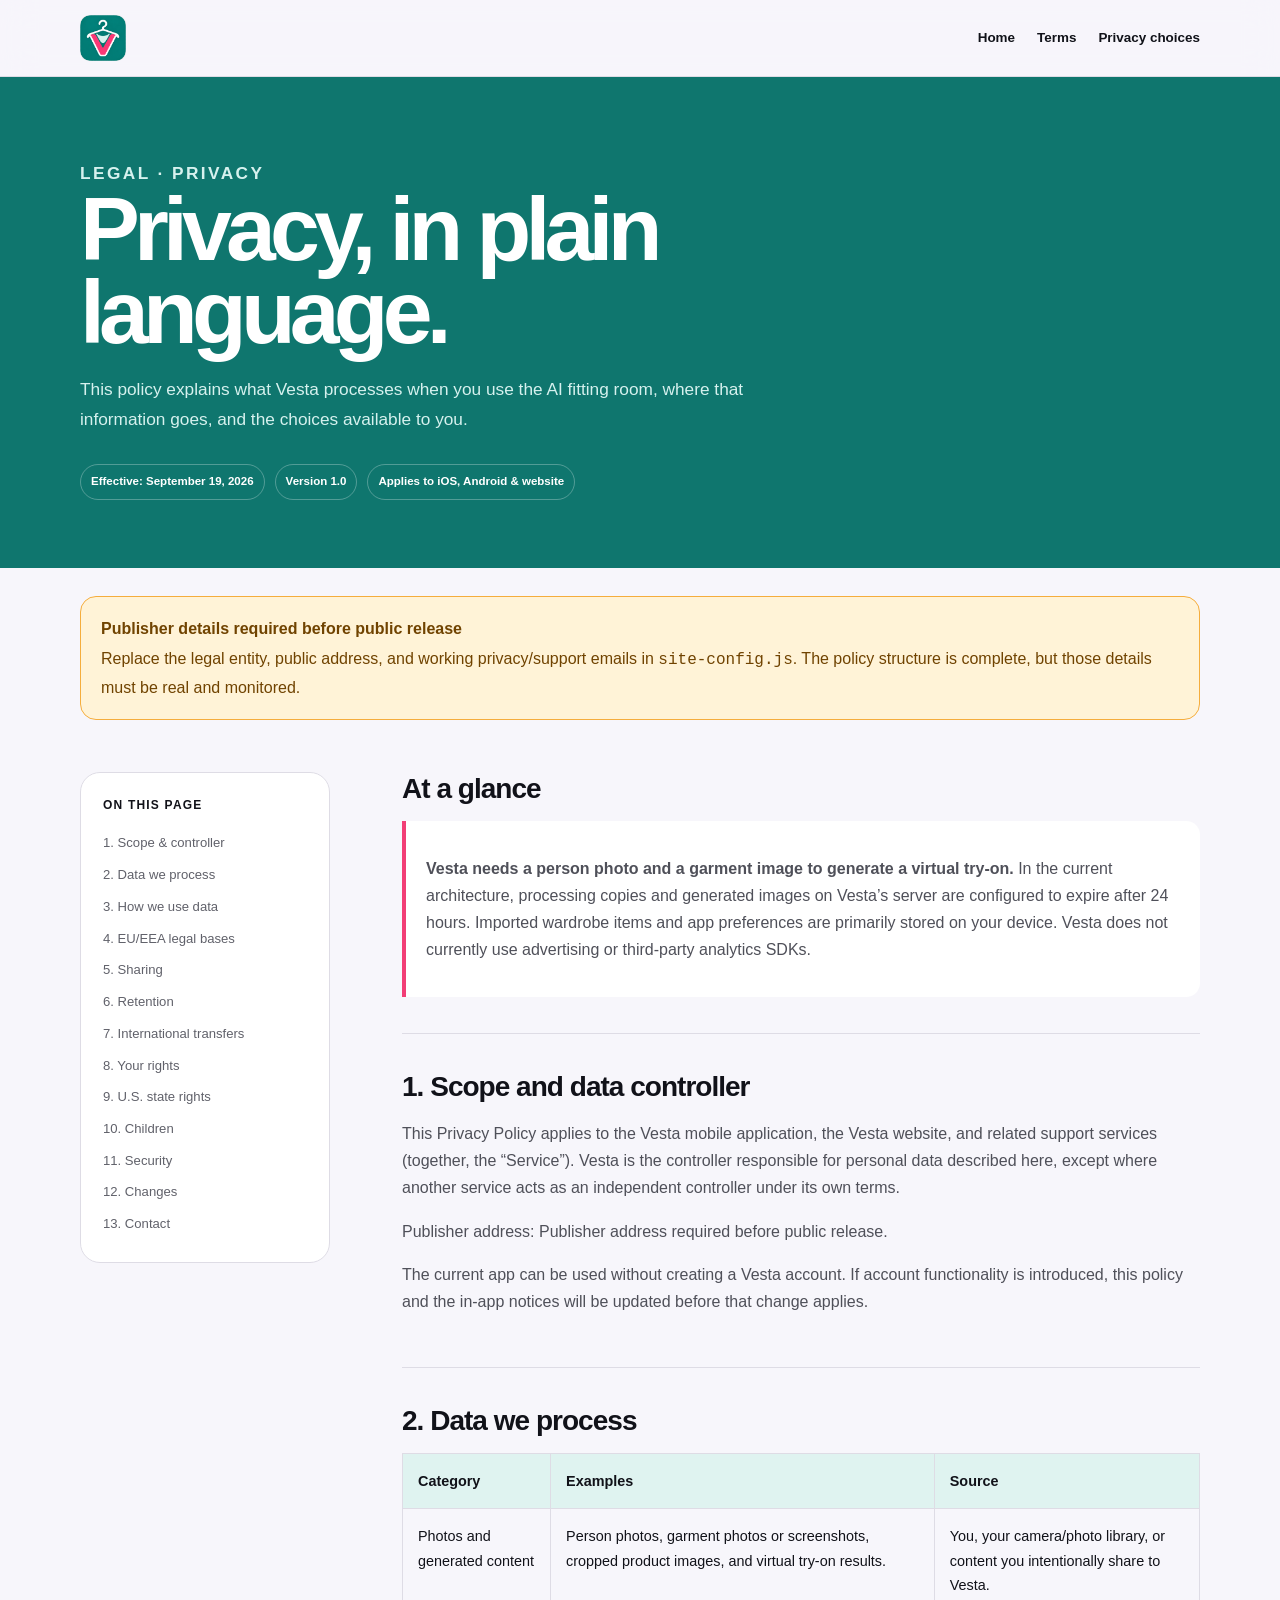
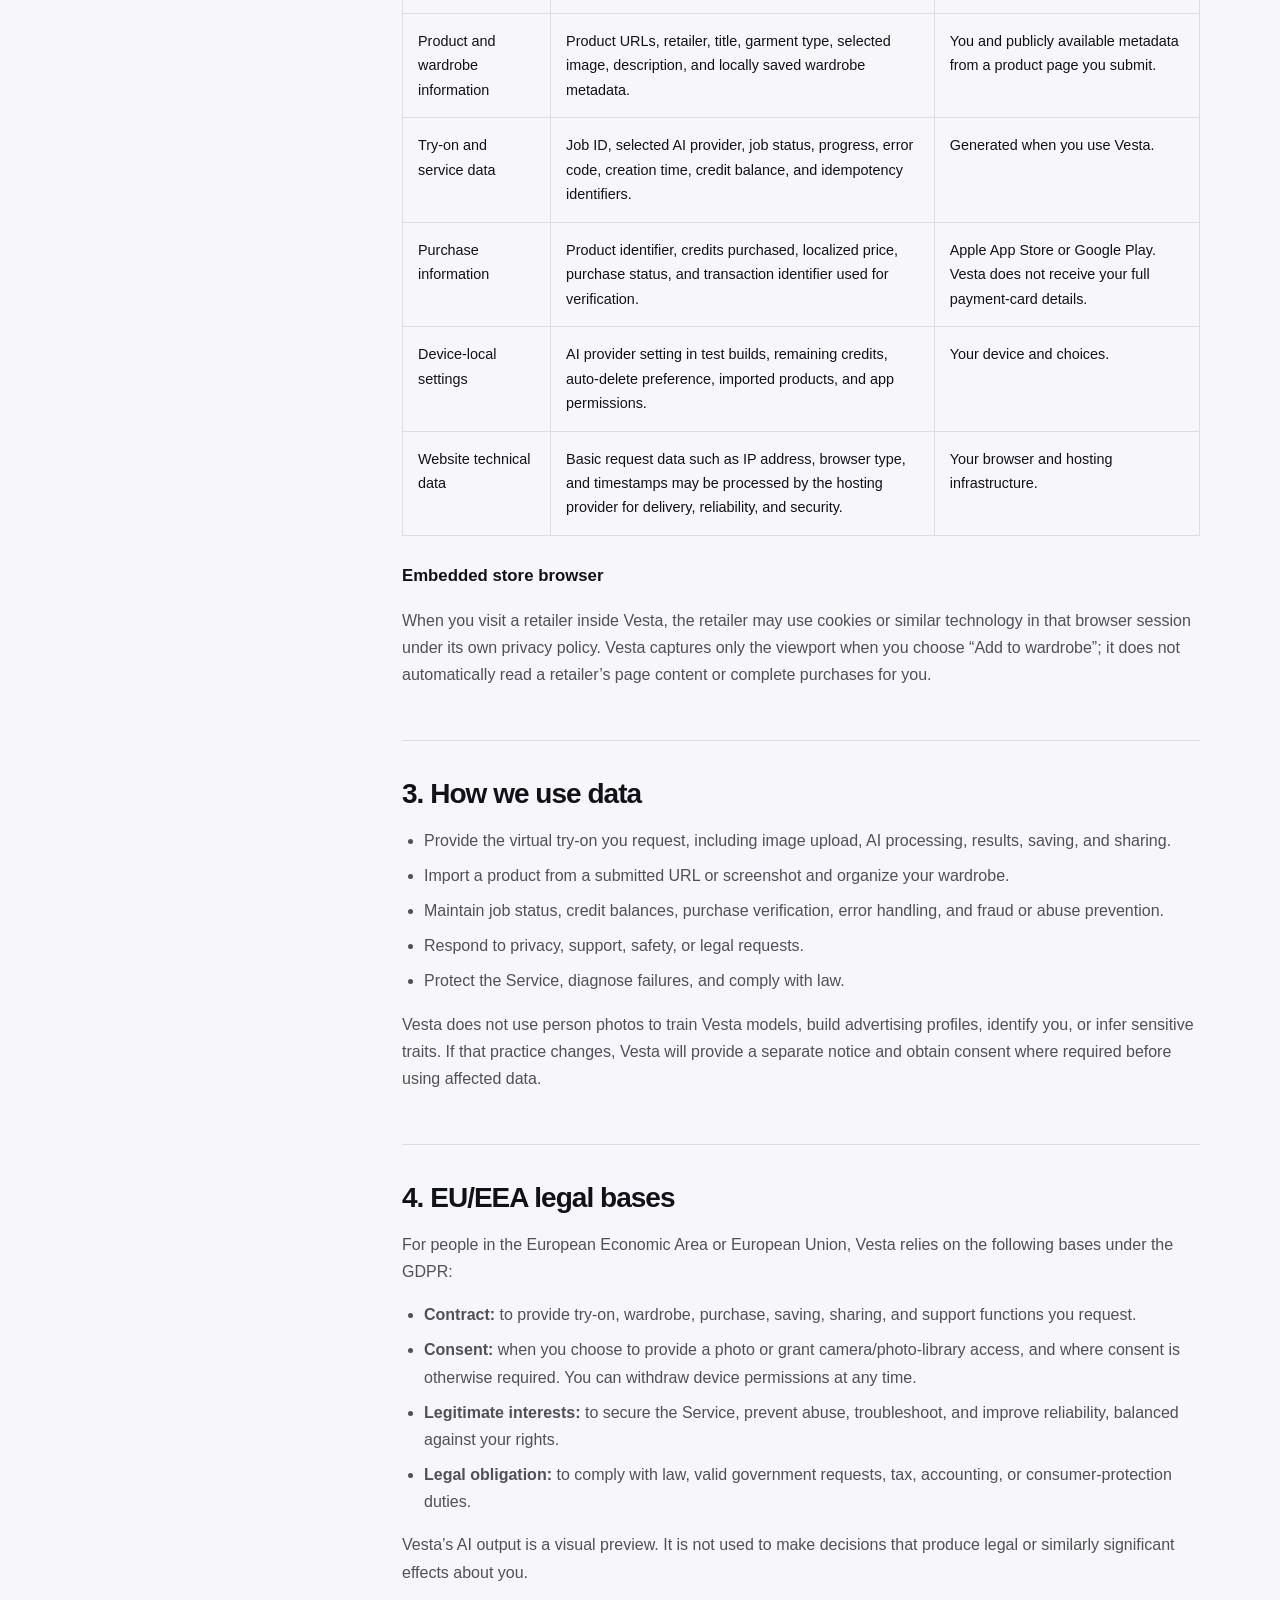
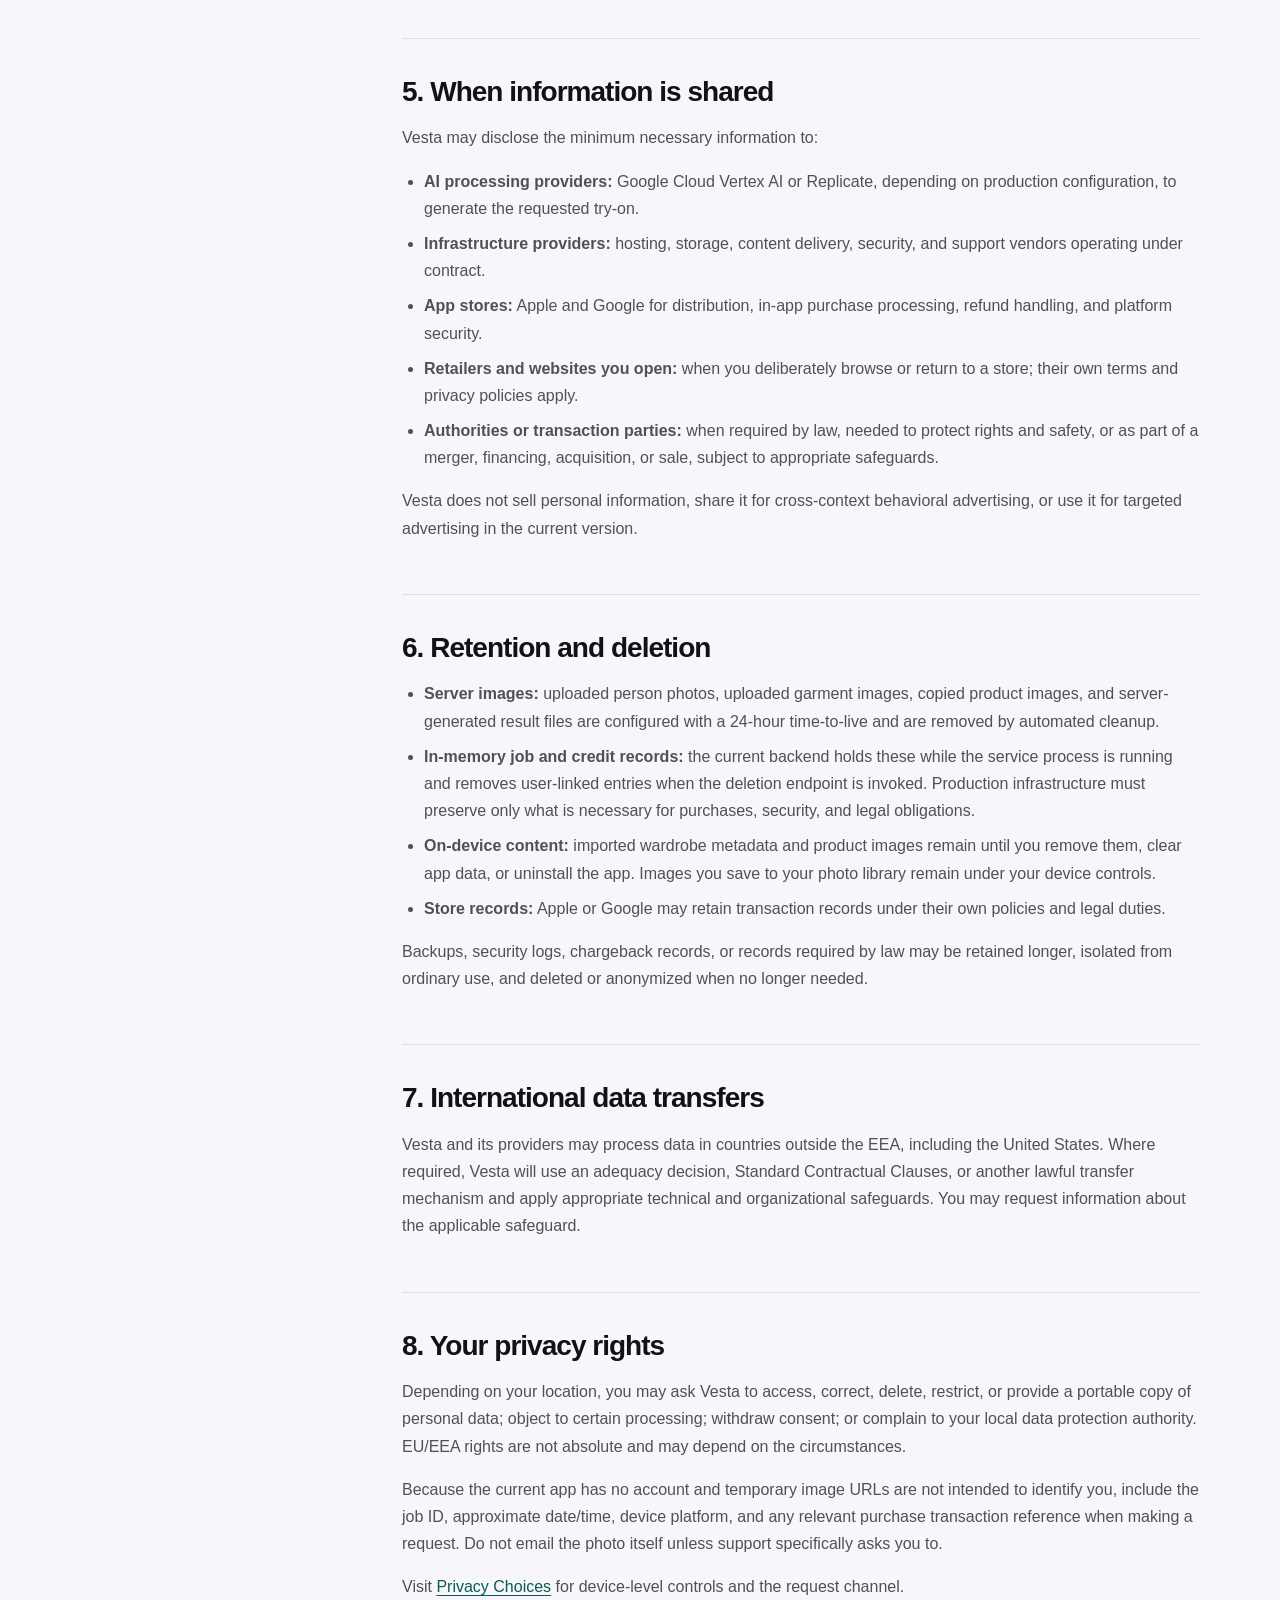
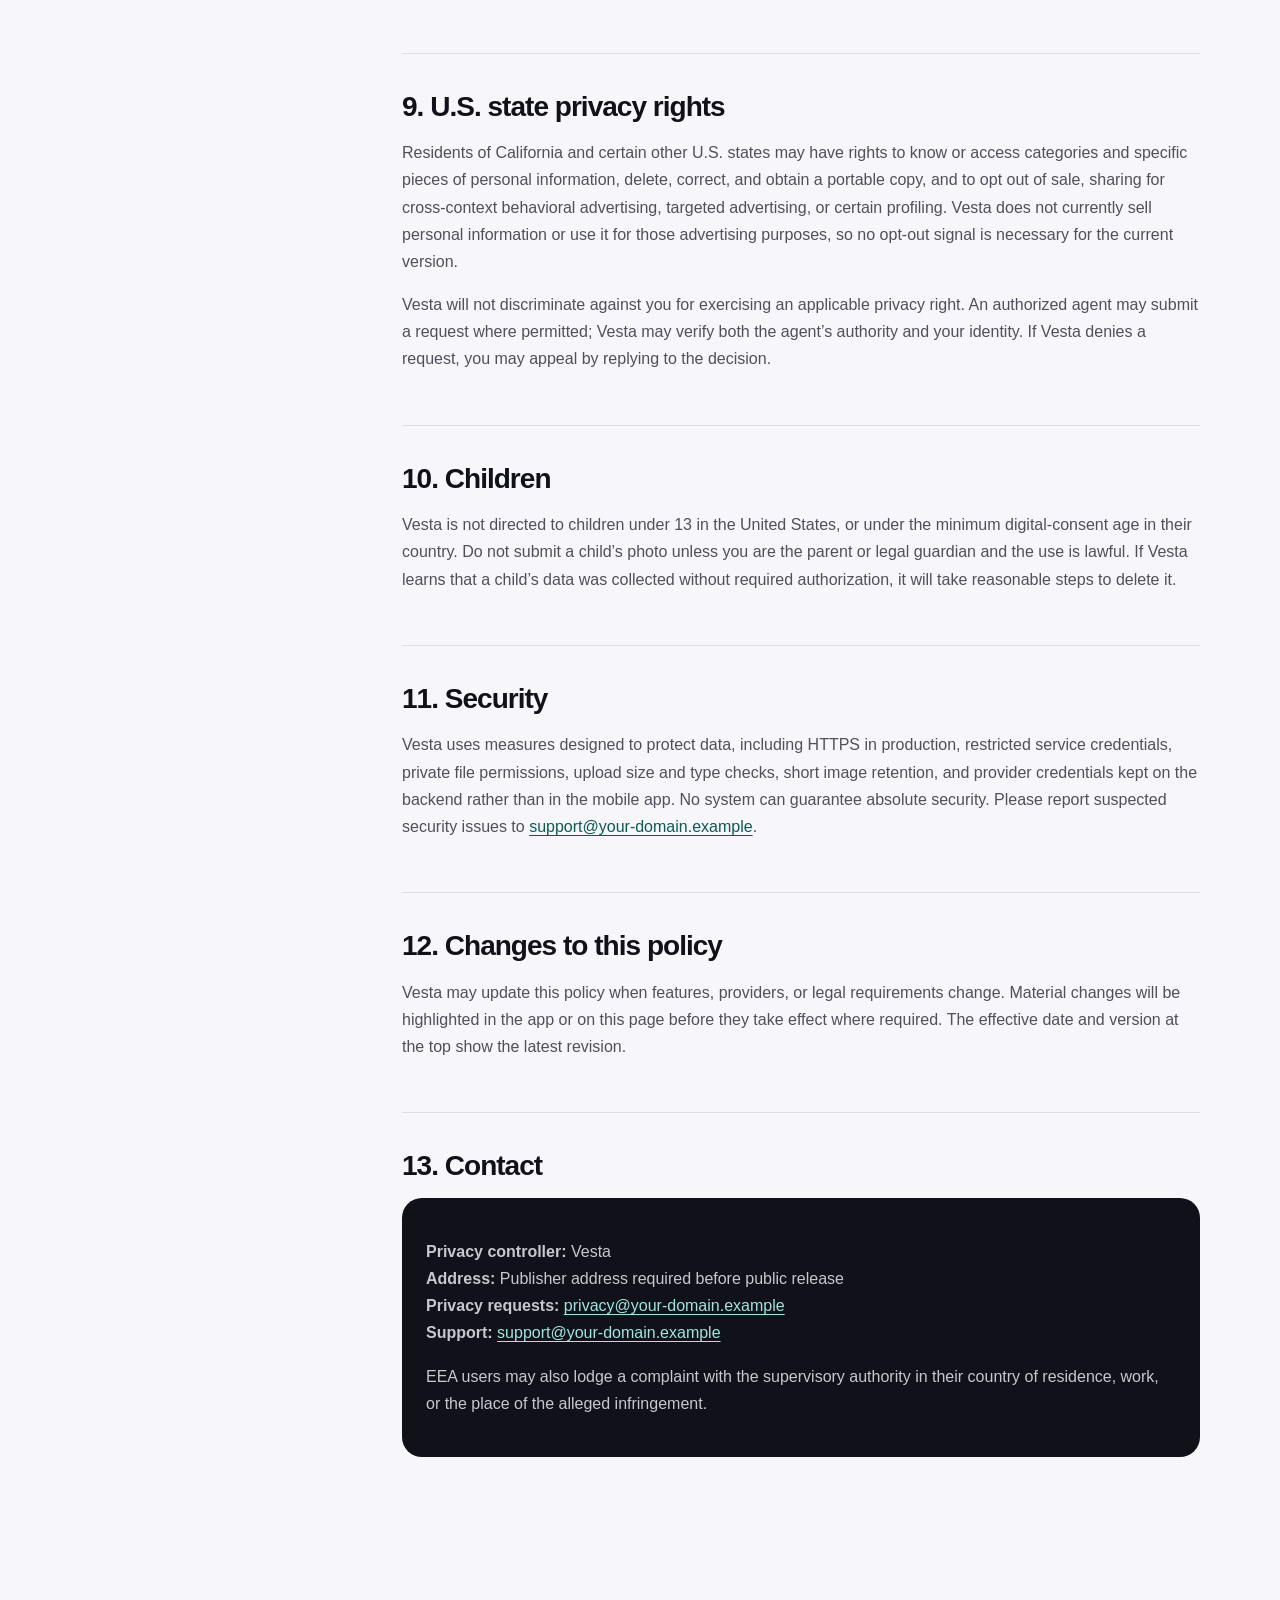
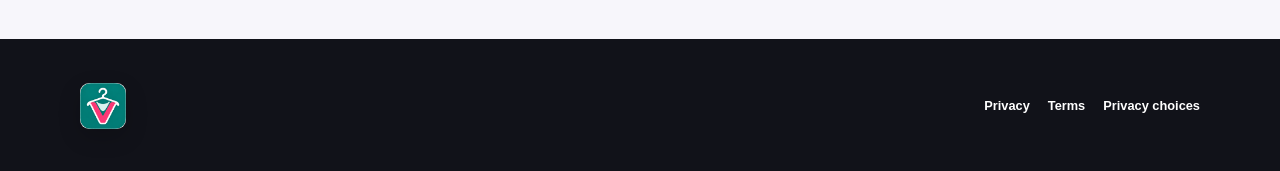
==== privacy/index.html @ 9812b59b "init" ====
<!doctype html>
<html lang="en">

<head>
  <meta charset="utf-8" />
  <meta name="viewport" content="width=device-width,initial-scale=1" />
  <meta name="theme-color" content="#0f766e" />
  <meta name="description"
    content="Vesta Privacy Policy: how photos, product information, purchases, and device data are handled." />
  <title>Privacy Policy — Vesta</title>
  <link rel="icon" href="../assets/vesta-logo.png" type="image/png" />
  <link rel="stylesheet" href="../legal.css" />
</head>

<body>
  <a class="skip-link" href="#content">Skip to content</a>
  <header class="legal-header">
    <div class="shell legal-nav"><a href="/"><img src="../assets/vesta-logo.png" alt="Vesta" /></a>
      <nav aria-label="Legal navigation"><a href="/">Home</a><a href="../terms/index.html">Terms</a><a
          href="../privacy-choices/index.html">Privacy choices</a></nav>
    </div>
  </header>
  <main>
    <section class="legal-hero">
      <div class="shell">
        <p class="eyebrow">LEGAL · PRIVACY</p>
        <h1>Privacy, in plain language.</h1>
        <p>This policy explains what Vesta processes when you use the AI fitting room, where that information goes, and
          the choices available to you.</p>
        <div class="legal-meta"><span>Effective: September 19, 2026</span><span>Version 1.0</span><span>Applies to iOS,
            Android &amp; website</span></div>
      </div>
    </section>
    <div class="shell draft-notice" data-draft-notice hidden><strong>Publisher details required before public
        release</strong>Replace the legal entity, public address, and working privacy/support emails in
      <code>site-config.js</code>. The policy structure is complete, but those details must be real and monitored.
    </div>
    <div class="shell legal-layout">
      <aside class="toc" aria-label="On this page"><strong>On this page</strong><a href="#scope">1. Scope &amp;
          controller</a><a href="#data">2. Data we process</a><a href="#use">3. How we use data</a><a
          href="#legal-bases">4. EU/EEA legal bases</a><a href="#sharing">5. Sharing</a><a href="#retention">6.
          Retention</a><a href="#transfers">7. International transfers</a><a href="#rights">8. Your rights</a><a
          href="#us-rights">9. U.S. state rights</a><a href="#children">10. Children</a><a href="#security">11.
          Security</a><a href="#changes">12. Changes</a><a href="#contact">13. Contact</a></aside>
      <article id="content" class="legal-content">
        <section id="summary">
          <h2>At a glance</h2>
          <div class="callout">
            <p><strong>Vesta needs a person photo and a garment image to generate a virtual try-on.</strong> In the
              current architecture, processing copies and generated images on Vesta’s server are configured to expire
              after 24 hours. Imported wardrobe items and app preferences are primarily stored on your device. Vesta
              does not currently use advertising or third-party analytics SDKs.</p>
          </div>
        </section>
        <section id="scope">
          <h2>1. Scope and data controller</h2>
          <p>This Privacy Policy applies to the Vesta mobile application, the Vesta website, and related support
            services (together, the “Service”). <span data-legal-entity>Vesta</span> is the controller responsible for
            personal data described here, except where another service acts as an independent controller under its own
            terms.</p>
          <p>Publisher address: <span data-publisher-address>Publisher address required before public release</span>.
          </p>
          <p>The current app can be used without creating a Vesta account. If account functionality is introduced, this
            policy and the in-app notices will be updated before that change applies.</p>
        </section>
        <section id="data">
          <h2>2. Data we process</h2>
          <div class="data-table" role="region" aria-label="Data categories" tabindex="0">
            <table class="data-table">
              <thead>
                <tr>
                  <th>Category</th>
                  <th>Examples</th>
                  <th>Source</th>
                </tr>
              </thead>
              <tbody>
                <tr>
                  <td>Photos and generated content</td>
                  <td>Person photos, garment photos or screenshots, cropped product images, and virtual try-on results.
                  </td>
                  <td>You, your camera/photo library, or content you intentionally share to Vesta.</td>
                </tr>
                <tr>
                  <td>Product and wardrobe information</td>
                  <td>Product URLs, retailer, title, garment type, selected image, description, and locally saved
                    wardrobe metadata.</td>
                  <td>You and publicly available metadata from a product page you submit.</td>
                </tr>
                <tr>
                  <td>Try-on and service data</td>
                  <td>Job ID, selected AI provider, job status, progress, error code, creation time, credit balance, and
                    idempotency identifiers.</td>
                  <td>Generated when you use Vesta.</td>
                </tr>
                <tr>
                  <td>Purchase information</td>
                  <td>Product identifier, credits purchased, localized price, purchase status, and transaction
                    identifier used for verification.</td>
                  <td>Apple App Store or Google Play. Vesta does not receive your full payment-card details.</td>
                </tr>
                <tr>
                  <td>Device-local settings</td>
                  <td>AI provider setting in test builds, remaining credits, auto-delete preference, imported products,
                    and app permissions.</td>
                  <td>Your device and choices.</td>
                </tr>
                <tr>
                  <td>Website technical data</td>
                  <td>Basic request data such as IP address, browser type, and timestamps may be processed by the
                    hosting provider for delivery, reliability, and security.</td>
                  <td>Your browser and hosting infrastructure.</td>
                </tr>
              </tbody>
            </table>
          </div>
          <h3>Embedded store browser</h3>
          <p>When you visit a retailer inside Vesta, the retailer may use cookies or similar technology in that browser
            session under its own privacy policy. Vesta captures only the viewport when you choose “Add to wardrobe”; it
            does not automatically read a retailer’s page content or complete purchases for you.</p>
        </section>
        <section id="use">
          <h2>3. How we use data</h2>
          <ul>
            <li>Provide the virtual try-on you request, including image upload, AI processing, results, saving, and
              sharing.</li>
            <li>Import a product from a submitted URL or screenshot and organize your wardrobe.</li>
            <li>Maintain job status, credit balances, purchase verification, error handling, and fraud or abuse
              prevention.</li>
            <li>Respond to privacy, support, safety, or legal requests.</li>
            <li>Protect the Service, diagnose failures, and comply with law.</li>
          </ul>
          <p>Vesta does not use person photos to train Vesta models, build advertising profiles, identify you, or infer
            sensitive traits. If that practice changes, Vesta will provide a separate notice and obtain consent where
            required before using affected data.</p>
        </section>
        <section id="legal-bases">
          <h2>4. EU/EEA legal bases</h2>
          <p>For people in the European Economic Area or European Union, Vesta relies on the following bases under the
            GDPR:</p>
          <ul>
            <li><strong>Contract:</strong> to provide try-on, wardrobe, purchase, saving, sharing, and support functions
              you request.</li>
            <li><strong>Consent:</strong> when you choose to provide a photo or grant camera/photo-library access, and
              where consent is otherwise required. You can withdraw device permissions at any time.</li>
            <li><strong>Legitimate interests:</strong> to secure the Service, prevent abuse, troubleshoot, and improve
              reliability, balanced against your rights.</li>
            <li><strong>Legal obligation:</strong> to comply with law, valid government requests, tax, accounting, or
              consumer-protection duties.</li>
          </ul>
          <p>Vesta’s AI output is a visual preview. It is not used to make decisions that produce legal or similarly
            significant effects about you.</p>
        </section>
        <section id="sharing">
          <h2>5. When information is shared</h2>
          <p>Vesta may disclose the minimum necessary information to:</p>
          <ul>
            <li><strong>AI processing providers:</strong> Google Cloud Vertex AI or Replicate, depending on production
              configuration, to generate the requested try-on.</li>
            <li><strong>Infrastructure providers:</strong> hosting, storage, content delivery, security, and support
              vendors operating under contract.</li>
            <li><strong>App stores:</strong> Apple and Google for distribution, in-app purchase processing, refund
              handling, and platform security.</li>
            <li><strong>Retailers and websites you open:</strong> when you deliberately browse or return to a store;
              their own terms and privacy policies apply.</li>
            <li><strong>Authorities or transaction parties:</strong> when required by law, needed to protect rights and
              safety, or as part of a merger, financing, acquisition, or sale, subject to appropriate safeguards.</li>
          </ul>
          <p>Vesta does not sell personal information, share it for cross-context behavioral advertising, or use it for
            targeted advertising in the current version.</p>
        </section>
        <section id="retention">
          <h2>6. Retention and deletion</h2>
          <ul>
            <li><strong>Server images:</strong> uploaded person photos, uploaded garment images, copied product images,
              and server-generated result files are configured with a 24-hour time-to-live and are removed by automated
              cleanup.</li>
            <li><strong>In-memory job and credit records:</strong> the current backend holds these while the service
              process is running and removes user-linked entries when the deletion endpoint is invoked. Production
              infrastructure must preserve only what is necessary for purchases, security, and legal obligations.</li>
            <li><strong>On-device content:</strong> imported wardrobe metadata and product images remain until you
              remove them, clear app data, or uninstall the app. Images you save to your photo library remain under your
              device controls.</li>
            <li><strong>Store records:</strong> Apple or Google may retain transaction records under their own policies
              and legal duties.</li>
          </ul>
          <p>Backups, security logs, chargeback records, or records required by law may be retained longer, isolated
            from ordinary use, and deleted or anonymized when no longer needed.</p>
        </section>
        <section id="transfers">
          <h2>7. International data transfers</h2>
          <p>Vesta and its providers may process data in countries outside the EEA, including the United States. Where
            required, Vesta will use an adequacy decision, Standard Contractual Clauses, or another lawful transfer
            mechanism and apply appropriate technical and organizational safeguards. You may request information about
            the applicable safeguard.</p>
        </section>
        <section id="rights">
          <h2>8. Your privacy rights</h2>
          <p>Depending on your location, you may ask Vesta to access, correct, delete, restrict, or provide a portable
            copy of personal data; object to certain processing; withdraw consent; or complain to your local data
            protection authority. EU/EEA rights are not absolute and may depend on the circumstances.</p>
          <p>Because the current app has no account and temporary image URLs are not intended to identify you, include
            the job ID, approximate date/time, device platform, and any relevant purchase transaction reference when
            making a request. Do not email the photo itself unless support specifically asks you to.</p>
          <p>Visit <a href="../privacy-choices/index.html">Privacy Choices</a> for device-level controls and the request
            channel.</p>
        </section>
        <section id="us-rights">
          <h2>9. U.S. state privacy rights</h2>
          <p>Residents of California and certain other U.S. states may have rights to know or access categories and
            specific pieces of personal information, delete, correct, and obtain a portable copy, and to opt out of
            sale, sharing for cross-context behavioral advertising, targeted advertising, or certain profiling. Vesta
            does not currently sell personal information or use it for those advertising purposes, so no opt-out signal
            is necessary for the current version.</p>
          <p>Vesta will not discriminate against you for exercising an applicable privacy right. An authorized agent may
            submit a request where permitted; Vesta may verify both the agent’s authority and your identity. If Vesta
            denies a request, you may appeal by replying to the decision.</p>
        </section>
        <section id="children">
          <h2>10. Children</h2>
          <p>Vesta is not directed to children under 13 in the United States, or under the minimum digital-consent age
            in their country. Do not submit a child’s photo unless you are the parent or legal guardian and the use is
            lawful. If Vesta learns that a child’s data was collected without required authorization, it will take
            reasonable steps to delete it.</p>
        </section>
        <section id="security">
          <h2>11. Security</h2>
          <p>Vesta uses measures designed to protect data, including HTTPS in production, restricted service
            credentials, private file permissions, upload size and type checks, short image retention, and provider
            credentials kept on the backend rather than in the mobile app. No system can guarantee absolute security.
            Please report suspected security issues to <a data-support-email
              href="mailto:support@your-domain.example">support@your-domain.example</a>.</p>
        </section>
        <section id="changes">
          <h2>12. Changes to this policy</h2>
          <p>Vesta may update this policy when features, providers, or legal requirements change. Material changes will
            be highlighted in the app or on this page before they take effect where required. The effective date and
            version at the top show the latest revision.</p>
        </section>
        <section id="contact">
          <h2>13. Contact</h2>
          <div class="contact-card">
            <p><strong>Privacy controller:</strong> <span data-legal-entity>Vesta</span><br /><strong>Address:</strong>
              <span data-publisher-address>Publisher address required before public release</span><br /><strong>Privacy
                requests:</strong> <a data-privacy-email
                href="mailto:privacy@your-domain.example">privacy@your-domain.example</a><br /><strong>Support:</strong>
              <a data-support-email href="mailto:support@your-domain.example">support@your-domain.example</a>
            </p>
            <p>EEA users may also lodge a complaint with the supervisory authority in their country of residence, work,
              or the place of the alleged infringement.</p>
          </div>
        </section>
      </article>
    </div>
  </main>
  <footer class="legal-footer">
    <div class="shell footer-row"><a href="../"><img src="../assets/vesta-logo.png" alt="Vesta" /></a>
      <nav><a href="../privacy/index.html">Privacy</a><a href="../terms/index.html">Terms</a><a
          href="../privacy-choices/index.html">Privacy
          choices</a></nav>
    </div>
  </footer>
  <script src="../site-config.js"></script>
  <script src="../legal.js"></script>
</body>

</html>
---- legal.css ----
:root { --jade:#0f766e; --jade-dark:#0b5b55; --jade-soft:#dff3f0; --pink:#f23e76; --canvas:#f7f6fb; --ink:#111219; --line:#dedce5; --white:#fff; --shell:min(1120px,calc(100vw - 40px)); }
* { box-sizing: border-box; }
html { scroll-behavior: smooth; }
body { margin: 0; color: var(--ink); background: var(--canvas); font-family: Inter,ui-sans-serif,-apple-system,BlinkMacSystemFont,"Segoe UI",sans-serif; font-size: 16px; line-height: 1.7; }
a { color: var(--jade-dark); text-underline-offset: 3px; }
img { display: block; max-width: 100%; }
.shell { width: var(--shell); margin-inline: auto; }
.skip-link { position: fixed; top: 8px; left: 8px; z-index: 100; padding: 10px 14px; border-radius: 8px; color: #fff; background: var(--ink); transform: translateY(-150%); }.skip-link:focus{transform:translateY(0)}
.legal-header { border-bottom: 1px solid var(--line); background: rgba(247,246,251,.9); backdrop-filter: blur(16px); }
.legal-nav { min-height: 76px; display: flex; align-items: center; justify-content: space-between; gap: 28px; }
.legal-nav > a { display: inline-flex; align-items: center; }
.legal-nav img { width: 46px; height: 46px; object-fit: cover; border-radius: 20%; }
.legal-nav nav { display: flex; flex-wrap: wrap; gap: 22px; font-size: .84rem; font-weight: 800; }
.legal-nav nav a { color: var(--ink); text-decoration: none; }.legal-nav nav a:hover{color:var(--jade)}
.legal-hero { padding: 82px 0 68px; color: #fff; background: var(--jade); }
.eyebrow { margin-bottom: 18px; color: #bce8df; font-size: .72rem; font-weight: 900; letter-spacing: .14em; text-transform: uppercase; }
.legal-hero h1 { max-width: 850px; margin: 0 0 22px; font-size: clamp(3rem,7vw,6rem); line-height: .92; letter-spacing: -.065em; }
.legal-hero p { max-width: 720px; margin: 0; color: #d6f1ee; font-size: 1.08rem; }
.legal-meta { display: flex; flex-wrap: wrap; gap: 10px; margin-top: 30px; }
.legal-meta span { padding: 7px 10px; border: 1px solid rgba(255,255,255,.28); border-radius: 999px; font-size: .72rem; font-weight: 800; }
.draft-notice { margin: 28px auto -20px; padding: 18px 20px; border: 1px solid #f5ad3d; border-radius: 16px; color: #704300; background: #fff3d7; }
.draft-notice strong { display: block; margin-bottom: 3px; }
.legal-layout { display: grid; grid-template-columns: 250px minmax(0,1fr); gap: 72px; padding-block: 72px 110px; }
.toc { position: sticky; top: 24px; align-self: start; padding: 22px; border: 1px solid var(--line); border-radius: 20px; background: #fff; }
.toc strong { display: block; margin-bottom: 12px; font-size: .75rem; letter-spacing: .1em; text-transform: uppercase; }
.toc a { display: block; padding: 7px 0; color: #60616a; font-size: .82rem; line-height: 1.35; text-decoration: none; }.toc a:hover{color:var(--jade)}
.legal-content { min-width: 0; }
.legal-content section { scroll-margin-top: 24px; padding: 0 0 36px; margin-bottom: 36px; border-bottom: 1px solid var(--line); }
.legal-content section:last-child { border-bottom: 0; }
.legal-content h2 { margin: 0 0 15px; font-size: 1.75rem; line-height: 1.2; letter-spacing: -.035em; }
.legal-content h3 { margin: 26px 0 10px; font-size: 1.05rem; }
.legal-content p, .legal-content li { color: #4f5059; }
.legal-content ul { padding-left: 22px; }
.legal-content li + li { margin-top: 8px; }
.data-table { width: 100%; border-collapse: collapse; font-size: .9rem; }
.data-table th,.data-table td { padding: 15px; vertical-align: top; border: 1px solid var(--line); text-align: left; }
.data-table th { background: var(--jade-soft); }
.callout { padding: 18px 20px; border-left: 4px solid var(--pink); border-radius: 0 14px 14px 0; background: #fff; }
.contact-card { padding: 24px; border-radius: 20px; background: var(--ink); color: #fff; }
.contact-card p { color: #c7c8cf; }.contact-card a{color:#9ce7de}
.action-grid { display: grid; grid-template-columns: repeat(2,minmax(0,1fr)); gap: 14px; }
.action-card { padding: 22px; border: 1px solid var(--line); border-radius: 18px; background: #fff; }
.action-card h3 { margin-top: 0; }.action-card p{font-size:.92rem}
.button { min-height: 48px; display: inline-flex; align-items: center; justify-content: center; padding: 12px 17px; border-radius: 13px; color: #fff; background: var(--jade); font-weight: 800; text-decoration: none; }
.legal-footer { padding: 44px 0; color: #fff; background: var(--ink); }
.footer-row { display: flex; justify-content: space-between; gap: 24px; align-items: center; }
.footer-row img { width: 46px; height: 46px; object-fit: cover; border-radius: 20%; box-shadow: 0 8px 22px rgba(0,0,0,.18); }
.footer-row nav { display: flex; flex-wrap: wrap; gap: 18px; }.footer-row a{color:#fff;font-size:.8rem;font-weight:800;text-decoration:none}
@media(max-width:800px){.legal-layout{grid-template-columns:1fr;gap:36px}.toc{position:static}.action-grid{grid-template-columns:1fr}.footer-row{align-items:flex-start;flex-direction:column}}
@media(max-width:600px){:root{--shell:min(100% - 28px,1120px)}.legal-nav{align-items:flex-start;flex-direction:column;padding-block:18px}.legal-hero{padding:58px 0}.data-table{display:block;overflow-x:auto}.legal-layout{padding-block:48px 78px}}
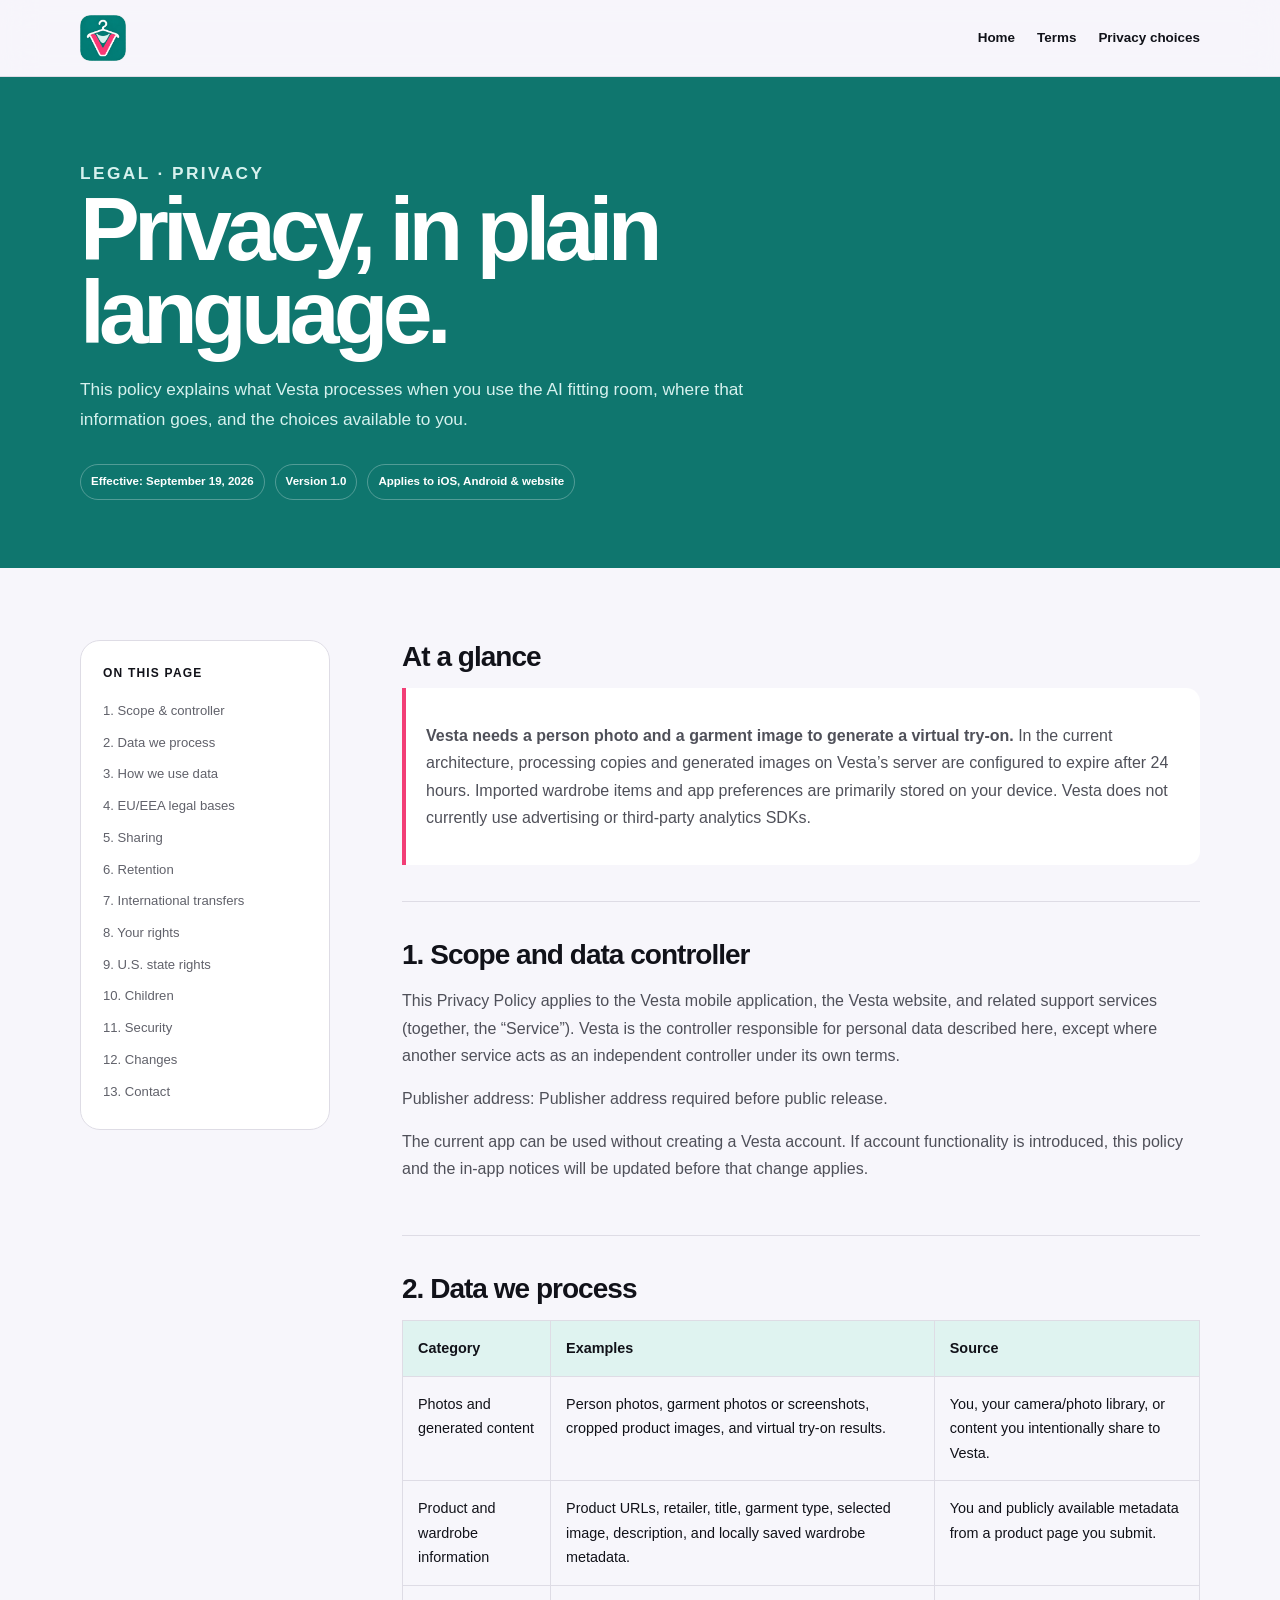
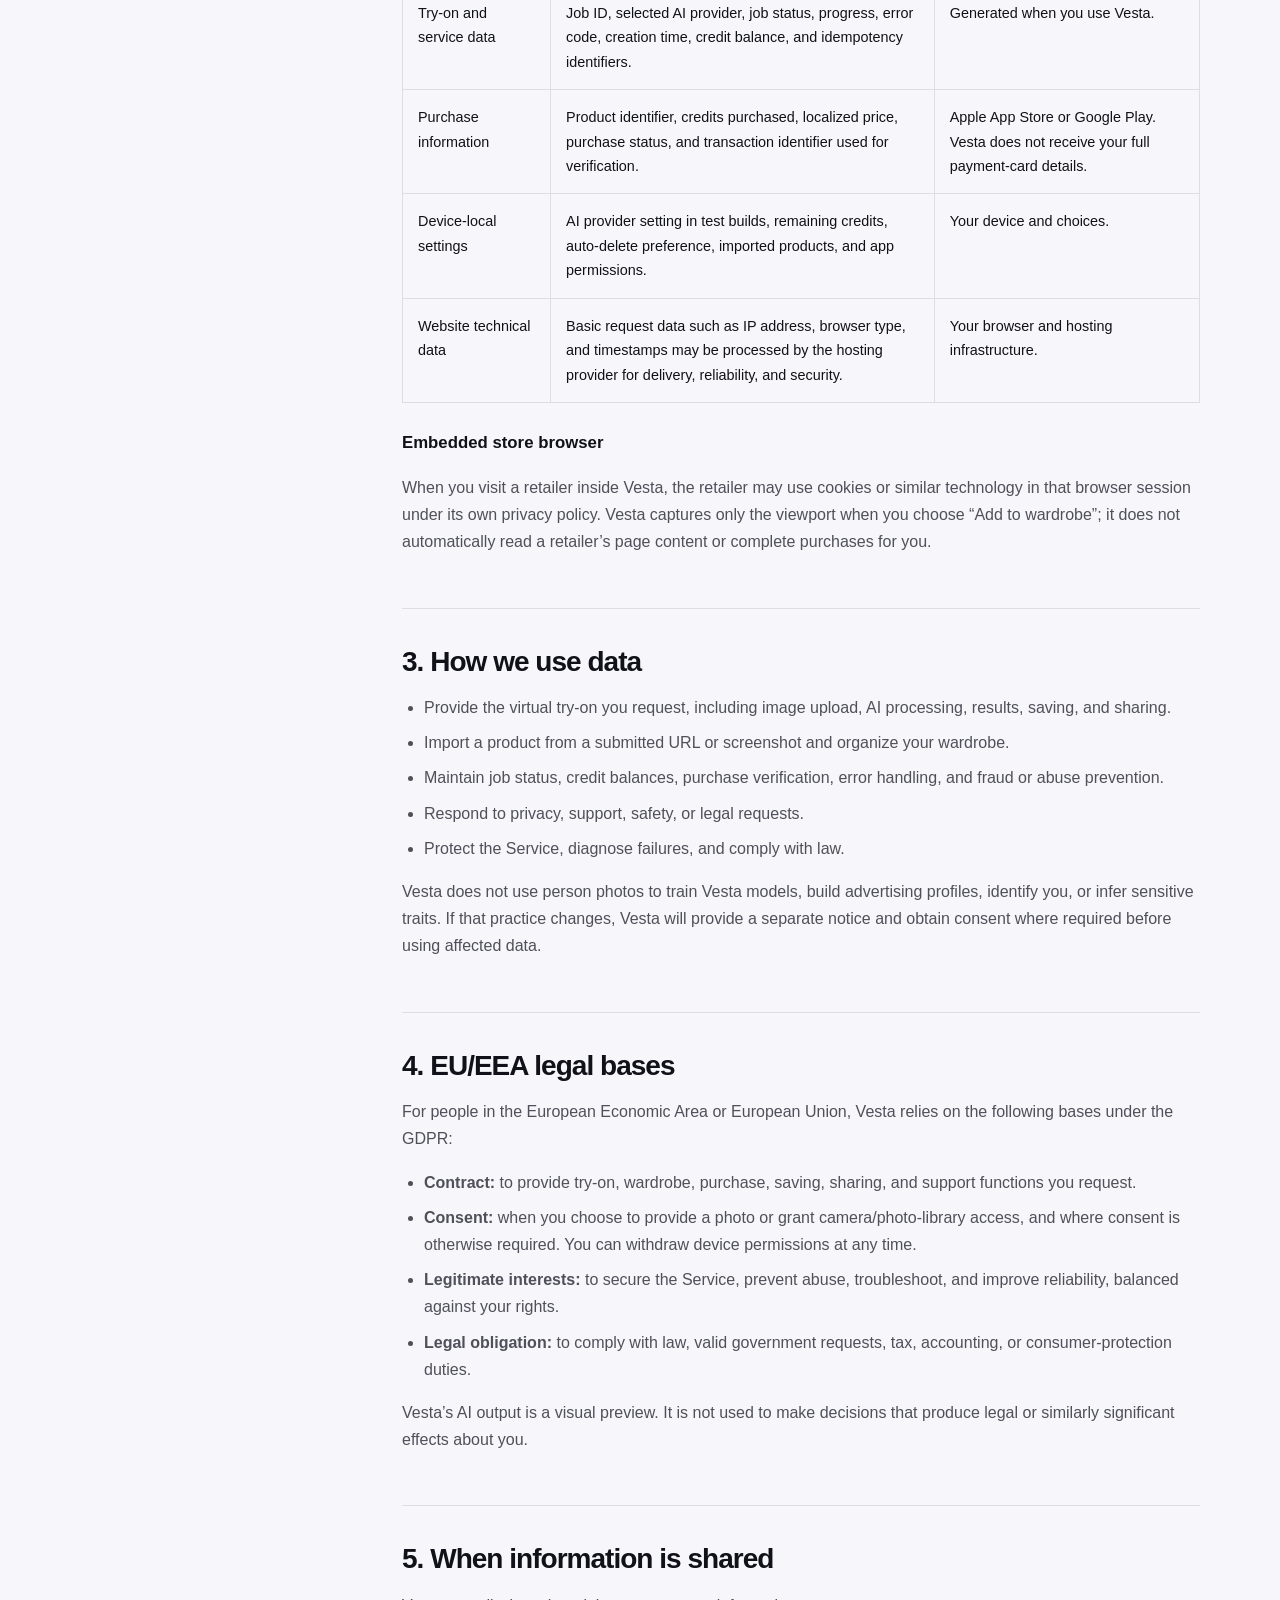
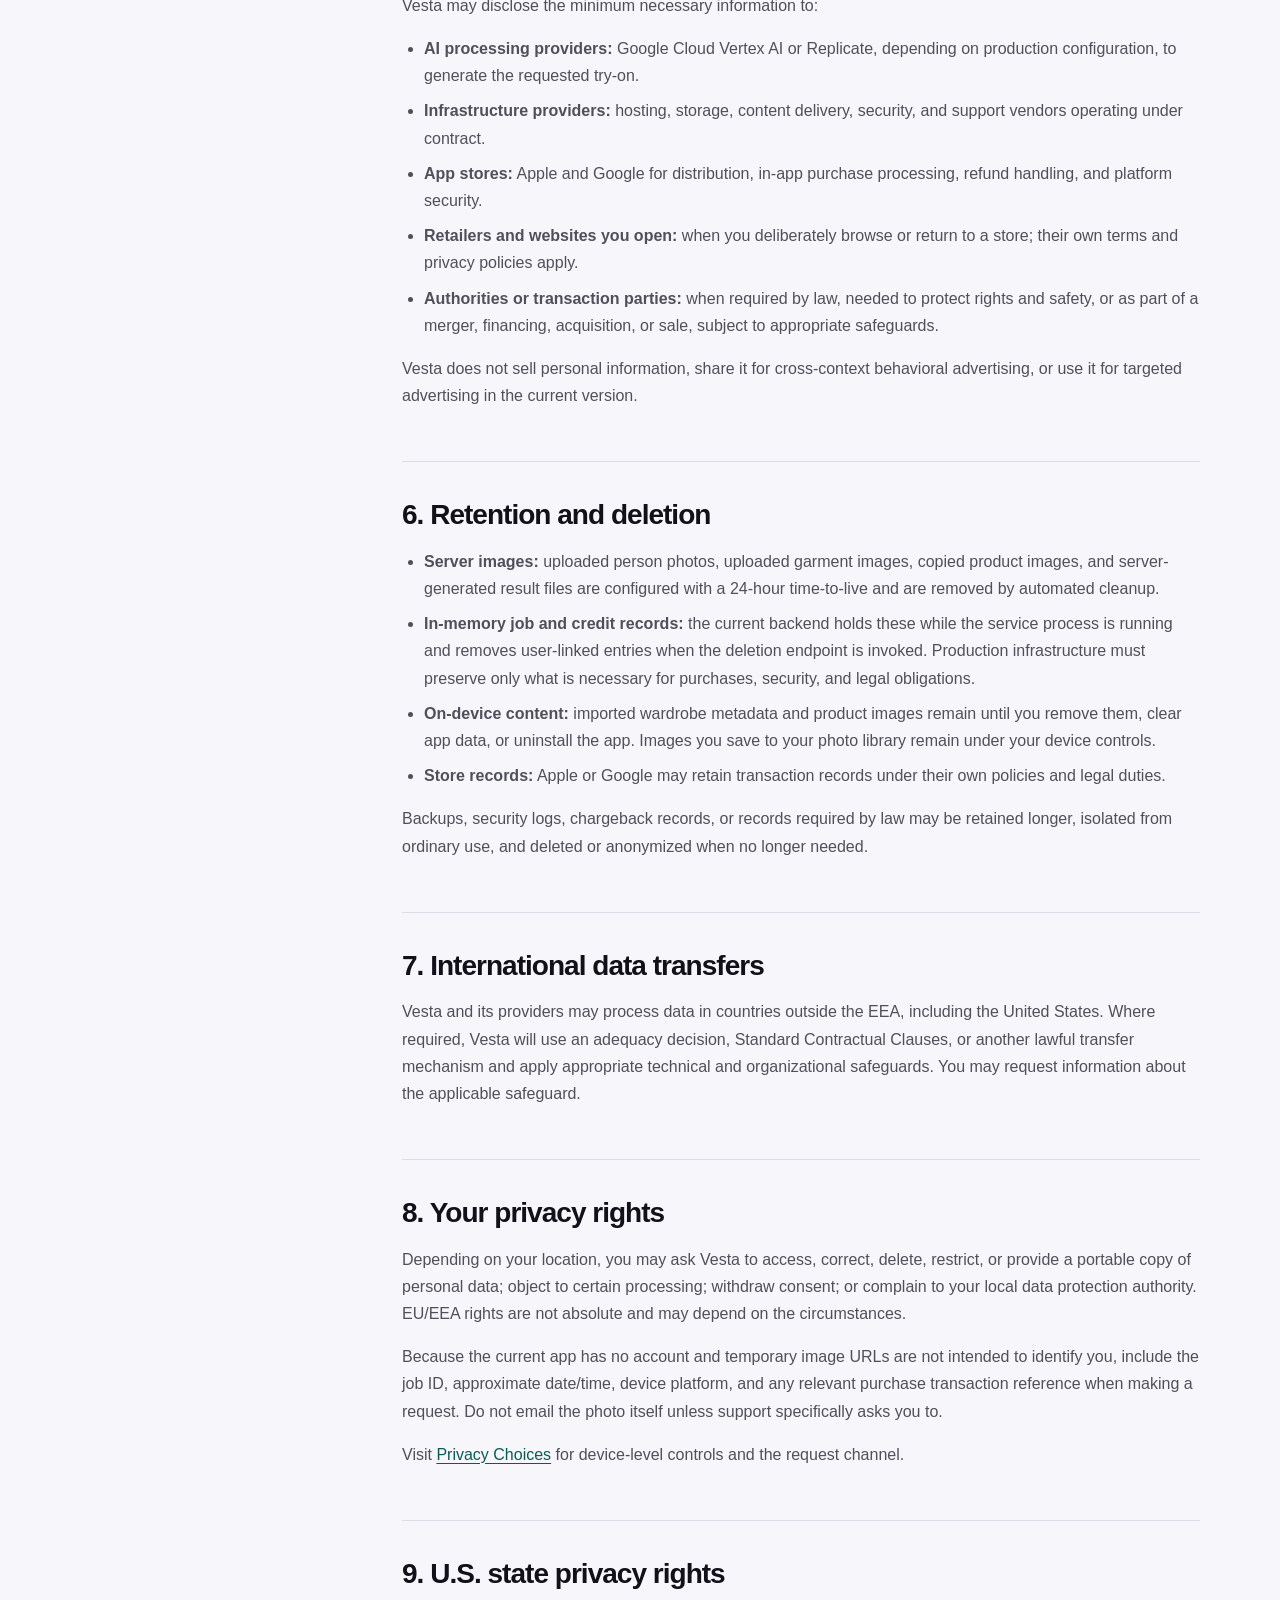
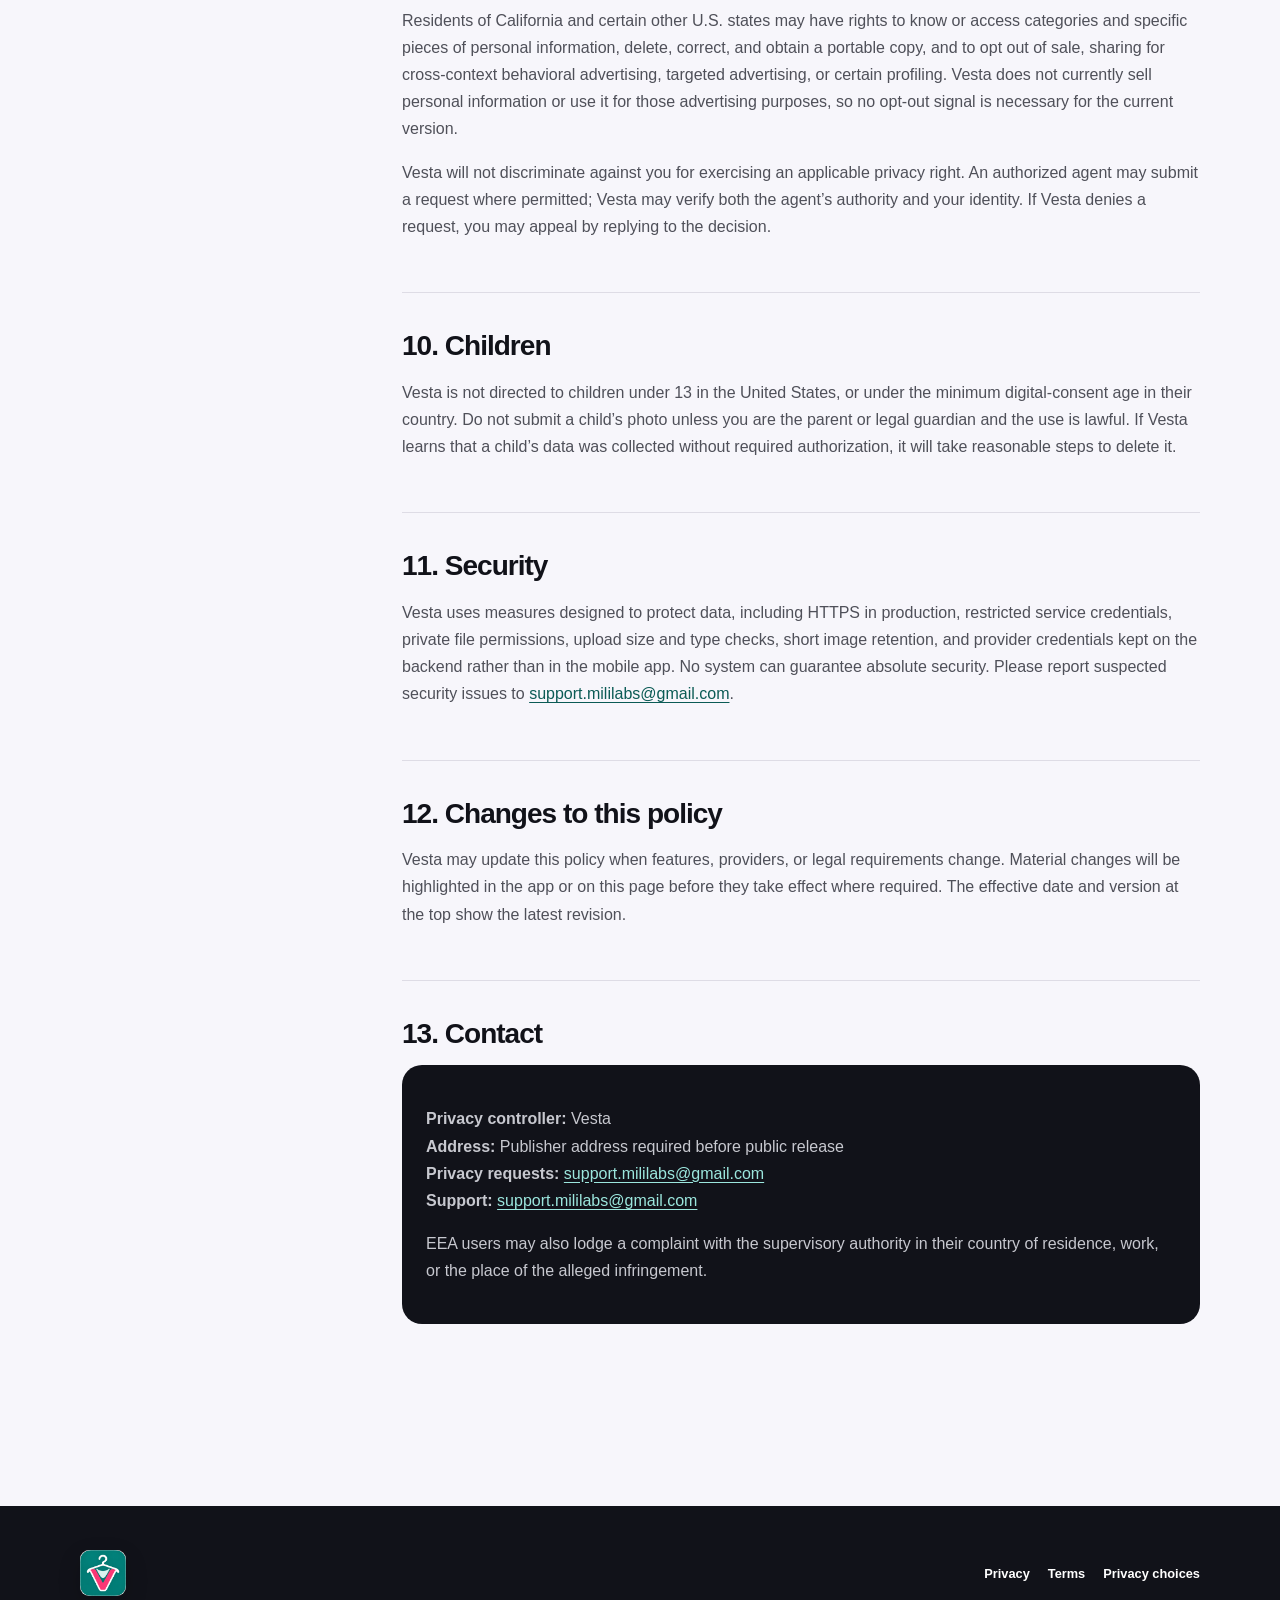
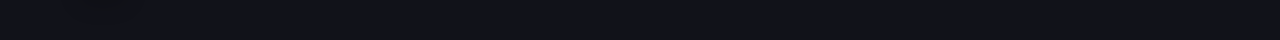
==== commit 1455bef5: "replace support email" ====
--- a/privacy/index.html
+++ b/privacy/index.html
@@ -229,7 +229,7 @@
             credentials, private file permissions, upload size and type checks, short image retention, and provider
             credentials kept on the backend rather than in the mobile app. No system can guarantee absolute security.
             Please report suspected security issues to <a data-support-email
-              href="mailto:support@your-domain.example">support@your-domain.example</a>.</p>
+              href="mailto:support.mililabs@gmail.com">support.mililabs@gmail.com</a>.</p>
         </section>
         <section id="changes">
           <h2>12. Changes to this policy</h2>
@@ -243,8 +243,8 @@
             <p><strong>Privacy controller:</strong> <span data-legal-entity>Vesta</span><br /><strong>Address:</strong>
               <span data-publisher-address>Publisher address required before public release</span><br /><strong>Privacy
                 requests:</strong> <a data-privacy-email
-                href="mailto:privacy@your-domain.example">privacy@your-domain.example</a><br /><strong>Support:</strong>
-              <a data-support-email href="mailto:support@your-domain.example">support@your-domain.example</a>
+                href="mailto:support.mililabs@gmail.com">support.mililabs@gmail.com</a><br /><strong>Support:</strong>
+              <a data-support-email href="mailto:support.mililabs@gmail.com">support.mililabs@gmail.com</a>
             </p>
             <p>EEA users may also lodge a complaint with the supervisory authority in their country of residence, work,
               or the place of the alleged infringement.</p>
